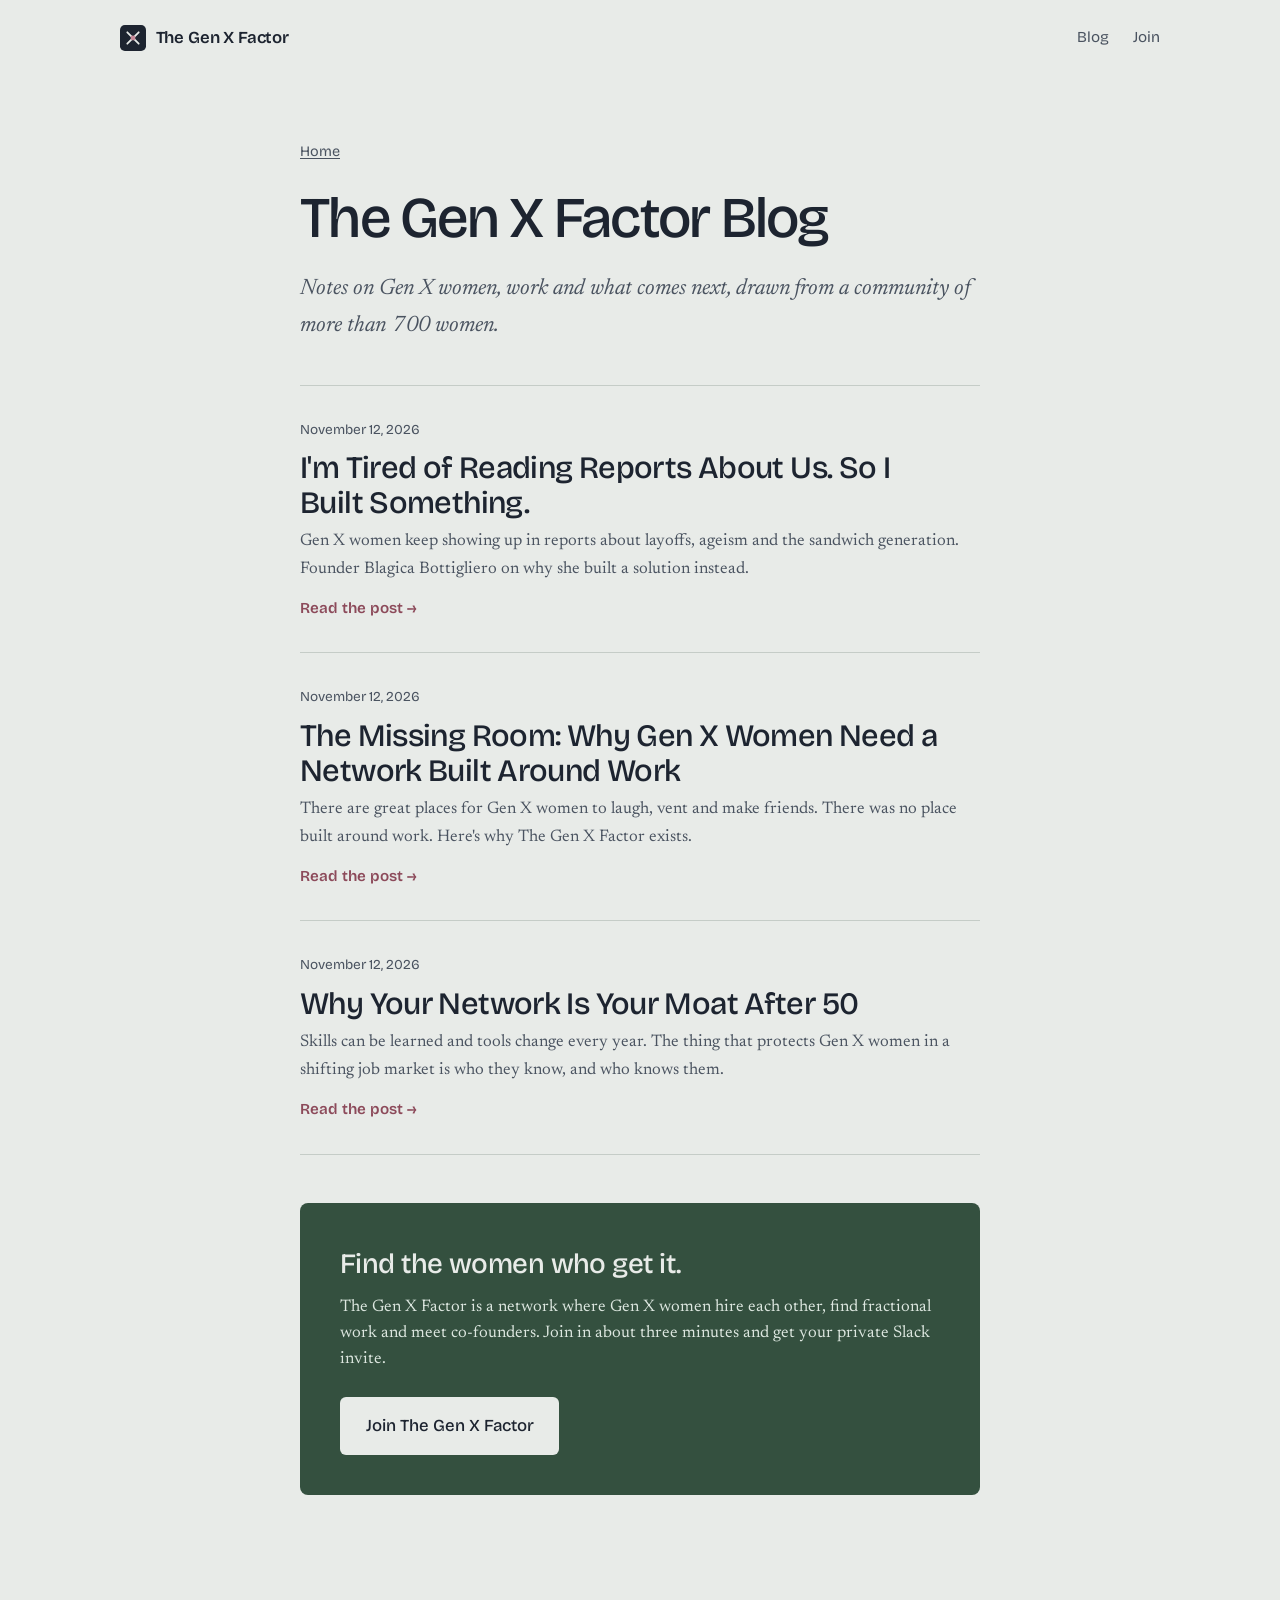
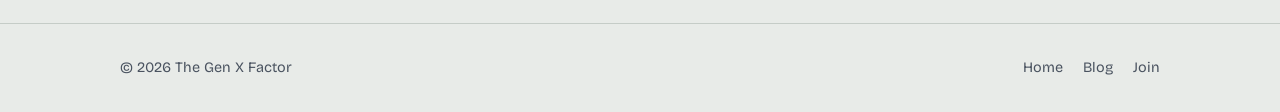
==== blog/index.html @ 6fab8f69 "Add blog with three posts, homepage blog section, sitemap and llms.txt updates Co-Authored-By: Claud" ====
<!doctype html>
<html lang="en">
<head>
<meta charset="utf-8">
<meta name="viewport" content="width=device-width, initial-scale=1">
<title>Blog | The Gen X Factor: Gen X Women, Work and What&#x27;s Next</title>
<meta name="description" content="Notes from The Gen X Factor on Gen X women, layoffs, ageism, fractional and freelance work, career changes and building a network after 50.">
<meta name="robots" content="index, follow, max-snippet:-1, max-image-preview:large">
<meta name="author" content="Blagica Bottigliero">
<link rel="canonical" href="https://thegenxfactor.com/blog/">

<meta property="og:type" content="website">
<meta property="og:site_name" content="The Gen X Factor">
<meta property="og:title" content="Blog | The Gen X Factor: Gen X Women, Work and What&#x27;s Next">
<meta property="og:description" content="Notes from The Gen X Factor on Gen X women, layoffs, ageism, fractional and freelance work, career changes and building a network after 50.">
<meta property="og:url" content="https://thegenxfactor.com/blog/">
<meta property="og:image" content="https://thegenxfactor.com/og-image.png">
<meta property="og:image:width" content="1200">
<meta property="og:image:height" content="630">
<meta property="og:image:alt" content="The Gen X Factor: Find the women who get it. Two paths crossing at one point.">
<meta name="twitter:card" content="summary_large_image">
<meta name="twitter:title" content="Blog | The Gen X Factor: Gen X Women, Work and What&#x27;s Next">
<meta name="twitter:description" content="Notes from The Gen X Factor on Gen X women, layoffs, ageism, fractional and freelance work, career changes and building a network after 50.">
<meta name="twitter:image" content="https://thegenxfactor.com/og-image.png">

<link rel="icon" href="/favicon.svg" type="image/svg+xml">
<link rel="icon" href="/favicon-32.png" sizes="32x32" type="image/png">
<link rel="apple-touch-icon" href="/apple-touch-icon.png">

<link rel="preconnect" href="https://fonts.googleapis.com">
<link rel="preconnect" href="https://fonts.gstatic.com" crossorigin>
<link href="https://fonts.googleapis.com/css2?family=Bricolage+Grotesque:opsz,wght@12..96,400;12..96,500;12..96,600&family=Newsreader:ital,opsz,wght@0,6..72,400;0,6..72,500;1,6..72,400&display=swap" rel="stylesheet">
<link rel="stylesheet" href="/assets/blog.css">

<script type="application/ld+json">
{
  "@context": "https://schema.org",
  "@graph": [
    {
      "@type": "Blog",
      "@id": "https://thegenxfactor.com/blog/#blog",
      "url": "https://thegenxfactor.com/blog/",
      "name": "The Gen X Factor Blog",
      "description": "Notes on Gen X women, work, layoffs, fractional careers and what comes next.",
      "publisher": {
        "@id": "https://thegenxfactor.com/#org"
      },
      "inLanguage": "en-US",
      "blogPost": [
        {
          "@id": "https://thegenxfactor.com/blog/why-i-built-the-gen-x-factor/#post"
        },
        {
          "@id": "https://thegenxfactor.com/blog/gen-x-women-work-network/#post"
        },
        {
          "@id": "https://thegenxfactor.com/blog/network-moat-gen-x-women/#post"
        }
      ]
    },
    {
      "@type": "BreadcrumbList",
      "itemListElement": [
        {
          "@type": "ListItem",
          "position": 1,
          "name": "Home",
          "item": "https://thegenxfactor.com/"
        },
        {
          "@type": "ListItem",
          "position": 2,
          "name": "Blog",
          "item": "https://thegenxfactor.com/blog/"
        }
      ]
    }
  ]
}
</script>
</head>
<body>
<a class="skip" href="#main">Skip to content</a>

<header class="top">
  <div class="wrap">
    <a class="brand" href="/" aria-label="The Gen X Factor, home">
      <svg viewBox="0 0 32 32" aria-hidden="true"><rect width="32" height="32" rx="6" fill="#1D2430"/><path d="M9 9l14 14M23 9L9 23" stroke="#E8EBE8" stroke-width="2.2" stroke-linecap="round"/><circle cx="16" cy="16" r="3" fill="#C98A9A"/></svg>
      The Gen X Factor
    </a>
    <nav aria-label="Primary"><a href="/blog/">Blog</a><a href="https://tally.so/r/xXKygy">Join</a></nav>
  </div>
</header>

<main id="main">
<section class="blog-index">
  <div class="wrap narrow">
    <p class="crumbs"><a href="/">Home</a></p>
    <h1>The Gen X Factor Blog</h1>
    <p class="dek">Notes on Gen X women, work and what comes next, drawn from a community of more than 700 women.</p>
    <ul class="post-list">
    <li>
      <a href="/blog/why-i-built-the-gen-x-factor/">
        <time datetime="2026-11-12">November 12, 2026</time>
        <h2>I&#x27;m Tired of Reading Reports About Us. So I Built Something.</h2>
        <p>Gen X women keep showing up in reports about layoffs, ageism and the sandwich generation. Founder Blagica Bottigliero on why she built a solution instead.</p>
        <span class="read">Read the post <span aria-hidden="true">&rarr;</span></span>
      </a>
    </li>
    <li>
      <a href="/blog/gen-x-women-work-network/">
        <time datetime="2026-11-12">November 12, 2026</time>
        <h2>The Missing Room: Why Gen X Women Need a Network Built Around Work</h2>
        <p>There are great places for Gen X women to laugh, vent and make friends. There was no place built around work. Here&#x27;s why The Gen X Factor exists.</p>
        <span class="read">Read the post <span aria-hidden="true">&rarr;</span></span>
      </a>
    </li>
    <li>
      <a href="/blog/network-moat-gen-x-women/">
        <time datetime="2026-11-12">November 12, 2026</time>
        <h2>Why Your Network Is Your Moat After 50</h2>
        <p>Skills can be learned and tools change every year. The thing that protects Gen X women in a shifting job market is who they know, and who knows them.</p>
        <span class="read">Read the post <span aria-hidden="true">&rarr;</span></span>
      </a>
    </li>
    </ul>
    <aside class="post-cta">
  <p class="cta-kicker">Find the women who get it.</p>
  <p>The Gen X Factor is a network where Gen X women hire each other, find fractional work and meet co-founders. Join in about three minutes and get your private Slack invite.</p>
  <a class="btn" href="https://tally.so/r/xXKygy">Join The Gen X Factor</a>
</aside>
  </div>
</section>
</main>

<footer>
  <div class="wrap">
    <span>© 2026 The Gen X Factor</span>
    <nav aria-label="Footer"><a href="/">Home</a><a href="/blog/">Blog</a><a href="https://tally.so/r/xXKygy">Join</a></nav>
  </div>
</footer>
</body>
</html>
---- assets/blog.css ----
:root{
  --fog:#E8EBE8;
  --paper:#F4F5F2;
  --ink:#1D2430;
  --ink-soft:#4A5360;
  --moss:#34503F;
  --moss-deep:#273D30;
  --mulberry:#8C4A5A;
  --blush:#C98A9A;
  --rule:#C5CCC7;
  --sans:"Bricolage Grotesque", "Helvetica Neue", Arial, sans-serif;
  --serif:"Newsreader", Georgia, "Times New Roman", serif;
  --wrap:1120px;
}
*,*::before,*::after{box-sizing:border-box}
body{
  margin:0;background:var(--fog);color:var(--ink);
  font-family:var(--serif);font-size:1.1875rem;line-height:1.65;
  -webkit-font-smoothing:antialiased;
}
img,svg{max-width:100%;display:block}
a{color:inherit}
:focus-visible{outline:2px solid var(--mulberry);outline-offset:3px;border-radius:4px}
.wrap{max-width:var(--wrap);margin:0 auto;padding:0 clamp(1.25rem,4vw,2.5rem)}
.wrap.narrow{max-width:760px}
.skip{position:absolute;left:-999px;top:0;background:var(--ink);color:var(--fog);padding:.6rem 1rem;z-index:10}
.skip:focus{left:1rem;top:1rem}

h1,h2,h3{font-family:var(--sans);font-weight:500;letter-spacing:-.02em;line-height:1.1;margin:0}
h1{font-size:clamp(2.3rem,5vw,3.6rem);letter-spacing:-.03em;text-wrap:balance}
h2{font-size:clamp(1.5rem,2.6vw,1.95rem);text-wrap:pretty}
p{margin:0 0 1em}

/* header */
.top{padding:1.5rem 0}
.top .wrap{display:flex;align-items:center;justify-content:space-between;gap:1rem}
.brand{display:flex;align-items:center;gap:.6rem;font-family:var(--sans);font-weight:600;font-size:1.05rem;text-decoration:none;letter-spacing:-.01em}
.brand svg{width:26px;height:26px}
.top nav{display:flex;gap:1.5rem}
.top nav a{font-family:var(--sans);font-size:.95rem;text-decoration:none;color:var(--ink-soft)}
.top nav a:hover{color:var(--ink)}

.btn{
  display:inline-block;font-family:var(--sans);font-weight:500;font-size:1.05rem;
  background:var(--moss);color:var(--fog);text-decoration:none;
  padding:.95rem 1.6rem;border-radius:6px;transition:background .2s;
}
.btn:hover{background:var(--moss-deep)}

/* post */
.post,.blog-index{padding:clamp(2rem,5vw,4rem) 0 clamp(4rem,8vw,6rem)}
.crumbs{font-family:var(--sans);font-size:.9rem;color:var(--ink-soft);margin-bottom:1.5rem}
.crumbs a{color:var(--ink-soft);text-underline-offset:2px}
.dek{font-size:clamp(1.2rem,1.8vw,1.4rem);color:var(--ink-soft);margin-top:1.25rem;font-style:italic}
.byline{font-family:var(--sans);font-size:.95rem;color:var(--ink-soft);border-bottom:1px solid var(--rule);padding-bottom:1.5rem;margin-bottom:2rem}
.prose h2{margin:2.5rem 0 1rem}
.prose ul{padding-left:1.25rem;margin:0 0 1.25em}
.prose li{margin-bottom:.6rem}
.prose a{color:var(--moss);text-underline-offset:3px}
.post-cta{background:var(--moss);color:var(--fog);border-radius:8px;padding:clamp(1.75rem,4vw,2.5rem);margin:3rem 0 2rem}
.post-cta p{color:#DDE7E0;font-size:1.05rem;line-height:1.55}
.post-cta .cta-kicker{font-family:var(--sans);font-size:clamp(1.4rem,2.6vw,1.75rem);font-weight:500;color:var(--fog);letter-spacing:-.02em;margin-bottom:.5rem}
.post-cta .btn{background:var(--fog);color:var(--ink);margin-top:.5rem}
.post-cta .btn:hover{background:#fff}
.sign{font-style:italic;color:var(--ink-soft)}
.more{border-top:1px solid var(--rule);margin-top:2.5rem;padding-top:2rem}
.more h2{font-size:1.3rem;margin-bottom:1rem}
.more ul{list-style:none;margin:0;padding:0}
.more li{margin-bottom:.75rem}
.more a{font-family:var(--sans);font-size:1.1rem;color:var(--moss);text-underline-offset:3px}

/* index */
.post-list{list-style:none;margin:2.5rem 0 0;padding:0;border-top:1px solid var(--rule)}
.post-list a{display:block;padding:1.75rem 0;border-bottom:1px solid var(--rule);text-decoration:none}
.post-list time{font-family:var(--sans);font-size:.85rem;color:var(--ink-soft)}
.post-list h2{margin:.4rem 0 .5rem}
.post-list p{color:var(--ink-soft);margin:0 0 .6rem;font-size:1.05rem}
.read{font-family:var(--sans);font-size:.95rem;color:var(--mulberry);font-weight:600}
.post-list a:hover h2{color:var(--moss)}

footer{border-top:1px solid var(--rule);padding:2rem 0;font-family:var(--sans);font-size:.9rem;color:var(--ink-soft)}
footer .wrap{display:flex;justify-content:space-between;gap:1rem;flex-wrap:wrap}
footer nav{display:flex;gap:1.25rem}
footer nav a{color:var(--ink-soft);text-decoration:none}
footer nav a:hover{color:var(--ink)}
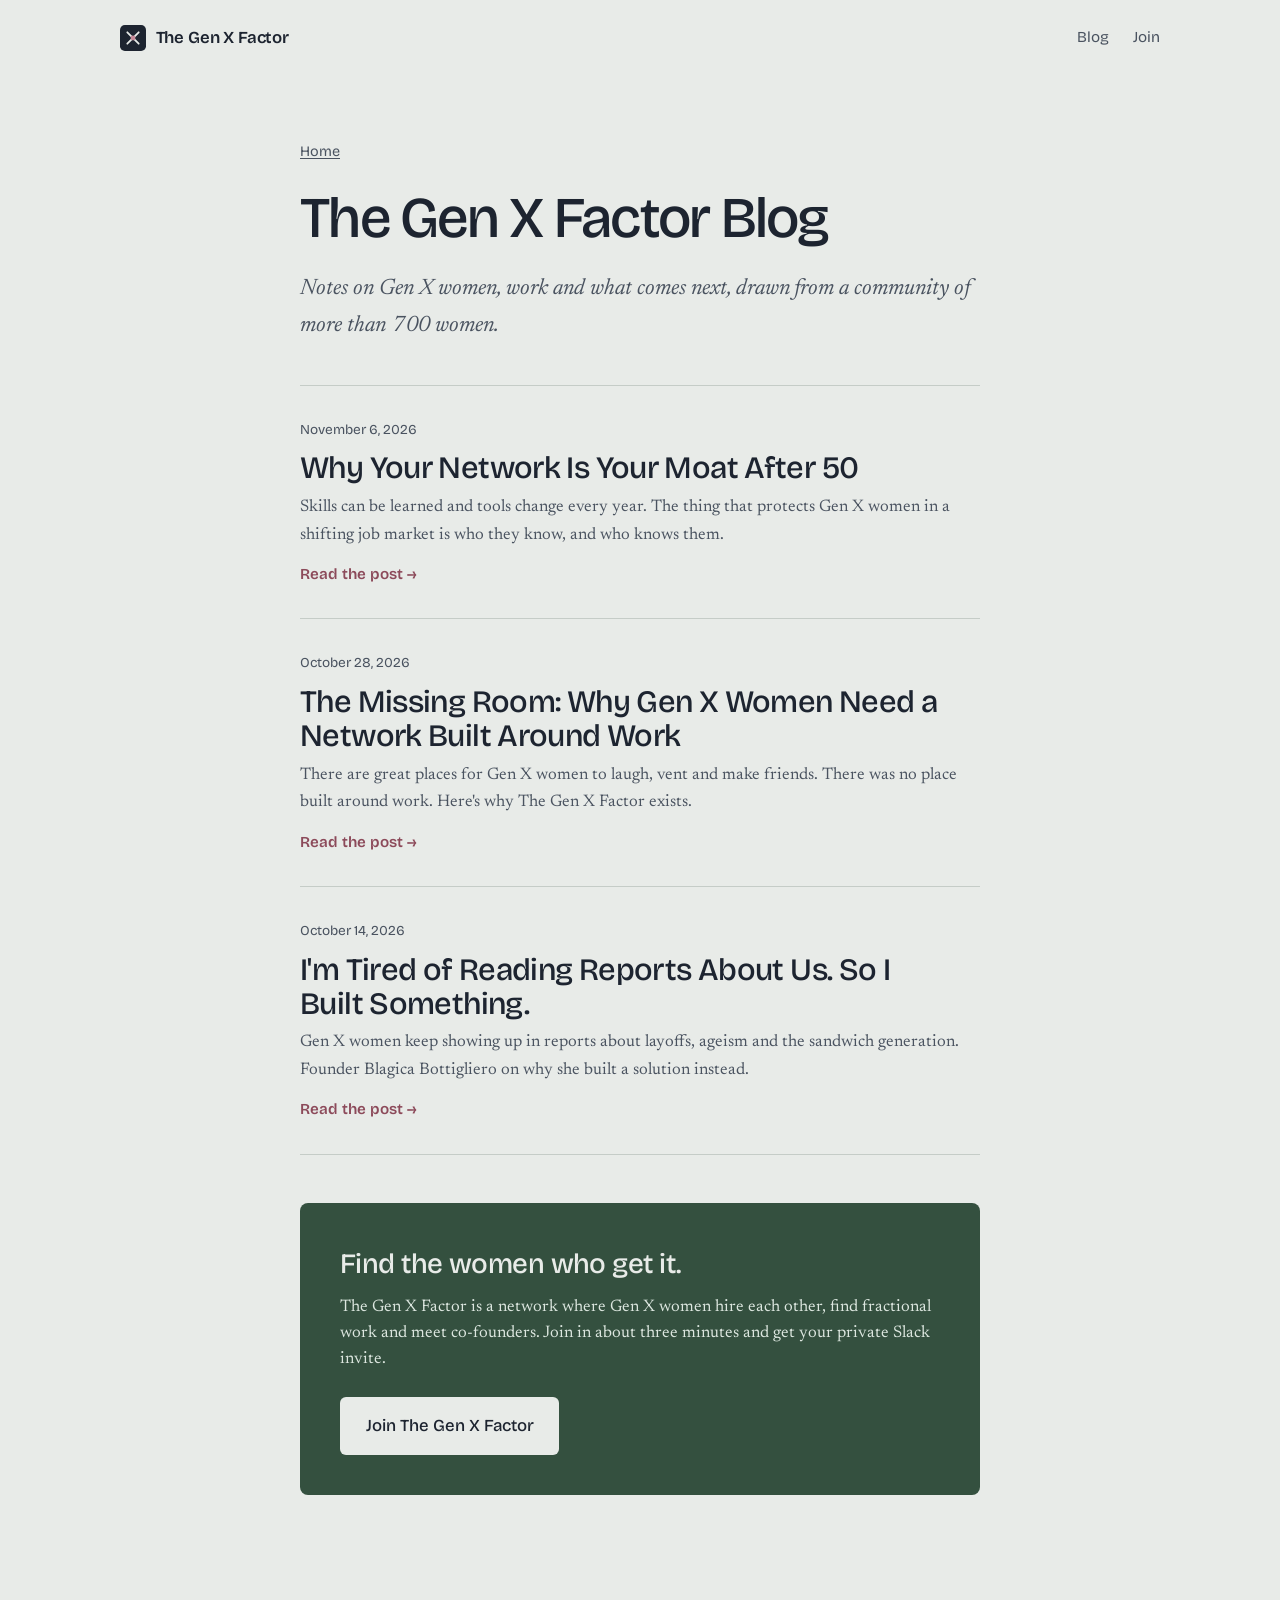
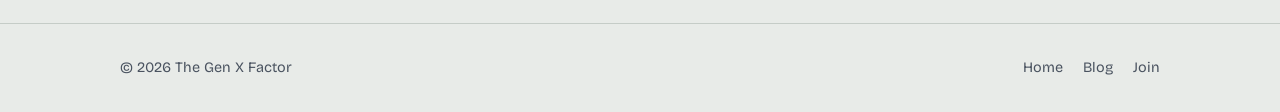
==== commit 26d591df: "Stagger blog post dates; list posts newest first Co-Authored-By: Claude Opus 5.5 <noreply@anthropic." ====
--- a/blog/index.html
+++ b/blog/index.html
@@ -56,7 +56,8 @@
         {
           "@id": "https://thegenxfactor.com/blog/network-moat-gen-x-women/#post"
         }
-      ]
+      ],
+      "dateModified": "2026-11-06"
     },
     {
       "@type": "BreadcrumbList",
@@ -100,26 +101,26 @@
     <p class="dek">Notes on Gen X women, work and what comes next, drawn from a community of more than 700 women.</p>
     <ul class="post-list">
     <li>
-      <a href="/blog/why-i-built-the-gen-x-factor/">
-        <time datetime="2026-11-12">November 12, 2026</time>
-        <h2>I&#x27;m Tired of Reading Reports About Us. So I Built Something.</h2>
-        <p>Gen X women keep showing up in reports about layoffs, ageism and the sandwich generation. Founder Blagica Bottigliero on why she built a solution instead.</p>
+      <a href="/blog/network-moat-gen-x-women/">
+        <time datetime="2026-11-06">November 6, 2026</time>
+        <h2>Why Your Network Is Your Moat After 50</h2>
+        <p>Skills can be learned and tools change every year. The thing that protects Gen X women in a shifting job market is who they know, and who knows them.</p>
         <span class="read">Read the post <span aria-hidden="true">&rarr;</span></span>
       </a>
     </li>
     <li>
       <a href="/blog/gen-x-women-work-network/">
-        <time datetime="2026-11-12">November 12, 2026</time>
+        <time datetime="2026-10-28">October 28, 2026</time>
         <h2>The Missing Room: Why Gen X Women Need a Network Built Around Work</h2>
         <p>There are great places for Gen X women to laugh, vent and make friends. There was no place built around work. Here&#x27;s why The Gen X Factor exists.</p>
         <span class="read">Read the post <span aria-hidden="true">&rarr;</span></span>
       </a>
     </li>
     <li>
-      <a href="/blog/network-moat-gen-x-women/">
-        <time datetime="2026-11-12">November 12, 2026</time>
-        <h2>Why Your Network Is Your Moat After 50</h2>
-        <p>Skills can be learned and tools change every year. The thing that protects Gen X women in a shifting job market is who they know, and who knows them.</p>
+      <a href="/blog/why-i-built-the-gen-x-factor/">
+        <time datetime="2026-10-14">October 14, 2026</time>
+        <h2>I&#x27;m Tired of Reading Reports About Us. So I Built Something.</h2>
+        <p>Gen X women keep showing up in reports about layoffs, ageism and the sandwich generation. Founder Blagica Bottigliero on why she built a solution instead.</p>
         <span class="read">Read the post <span aria-hidden="true">&rarr;</span></span>
       </a>
     </li>
